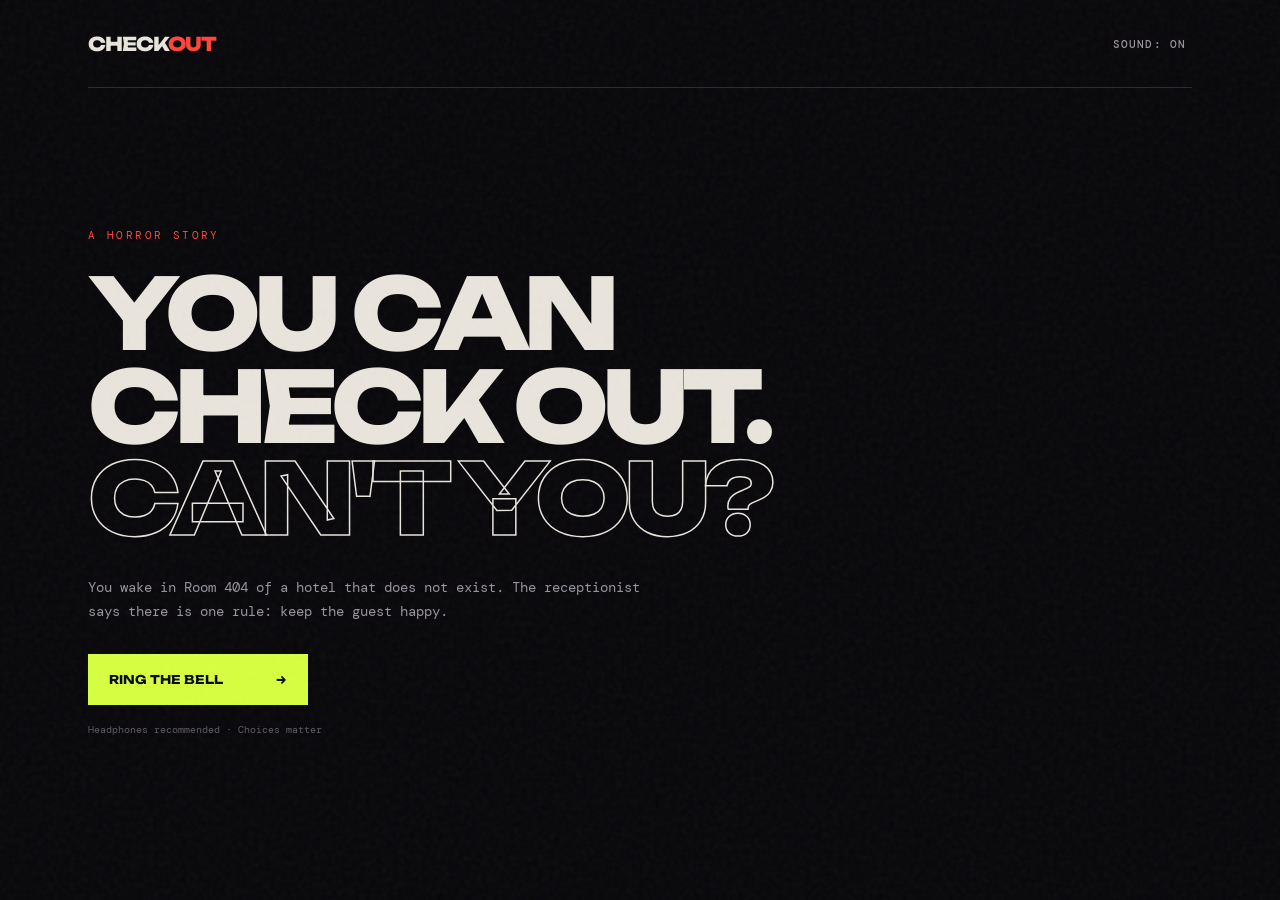
==== game/index.html @ adf2711b "Hide game duration and total ending count" ====
<!doctype html>
<html lang="en">
<head>
  <meta charset="UTF-8">
  <meta name="viewport" content="width=device-width, initial-scale=1.0">
  <meta name="theme-color" content="#0a090d">
  <title>CHECK OUT — A Horror Story</title>
  <link rel="preconnect" href="https://fonts.googleapis.com">
  <link rel="preconnect" href="https://fonts.gstatic.com" crossorigin>
  <link href="https://fonts.googleapis.com/css2?family=DM+Mono:wght@400;500&family=Unbounded:wght@500;700;800&display=swap" rel="stylesheet">
  <link rel="stylesheet" href="style.css">
</head>
<body>
  <div class="noise"></div>
  <main class="game-shell">
    <header>
      <a class="brand" href="./">CHECK<span>OUT</span></a>
      <div class="header-actions">
        <button id="soundBtn" class="icon-btn" aria-label="Toggle sound">SOUND: ON</button>
        <button id="restartBtn" class="icon-btn hidden" aria-label="Restart game">RESTART</button>
      </div>
    </header>

    <section id="startScreen" class="screen start-screen active">
      <div class="eyebrow">A HORROR STORY</div>
      <h1>YOU CAN<br>CHECK OUT.<br><em>CAN'T YOU?</em></h1>
      <p class="intro">You wake in Room 404 of a hotel that does not exist. The receptionist says there is one rule: keep the guest happy.</p>
      <button id="startBtn" class="primary-btn">RING THE BELL <span>→</span></button>
      <p class="tiny">Headphones recommended · Choices matter</p>
    </section>

    <section id="gameScreen" class="screen game-screen">
      <div class="story-panel">
        <div class="scene-meta"><span id="chapter">01 / ROOM 404</span><span id="time">03:33 AM</span></div>
        <div id="sceneIcon" class="scene-icon">◉</div>
        <h2 id="sceneTitle">The Wake-Up Call</h2>
        <div id="storyText" class="story-text"></div>
        <div id="choices" class="choices"></div>
      </div>

      <aside class="demon-panel">
        <div class="demon-card">
          <div class="demon-label">YOUR ROOMMATE</div>
          <div id="demonFace" class="demon-face" aria-label="A watching demon">
            <div class="horn left"></div><div class="horn right"></div>
            <div class="eye left"></div><div class="eye right"></div>
            <div class="mouth"></div>
          </div>
          <div class="mood-row"><span id="moodName">AMUSED</span><span id="moodValue">50%</span></div>
          <div class="meter"><div id="moodBar" class="meter-fill"></div></div>
          <p id="demonQuote" class="demon-quote">“Let's see what kind of guest you are.”</p>
        </div>
        <div class="inventory">
          <div class="side-title">POCKETS</div>
          <div id="items" class="items"><span class="empty">Nothing. Not even a phone.</span></div>
        </div>
        <div class="progress-wrap"><span>WAY OUT?</span><span id="progressText">0%</span><div class="progress"><div id="progressBar"></div></div></div>
      </aside>
    </section>

    <section id="endScreen" class="screen end-screen">
      <div id="endStamp" class="end-stamp">ENDING 1</div>
      <div id="endIcon" class="end-icon">☠</div>
      <h2 id="endTitle">DO NOT DISTURB</h2>
      <p id="endText"></p>
      <div id="endStats" class="end-stats"></div>
      <button id="againBtn" class="primary-btn">CHECK IN AGAIN <span>↻</span></button>
      <p class="tiny">Some exits only open when the demon is angry. Some when it is happy.</p>
    </section>
  </main>
  <div id="flash" class="flash"></div>
  <script src="game.js"></script>
</body>
</html>
---- game/style.css ----
:root{--ink:#e9e5dd;--dim:#98939c;--red:#ff453a;--acid:#d7ff3f;--panel:#111015;--line:#2b2931;--mood:#d7ff3f}*{box-sizing:border-box}html,body{margin:0;min-height:100%;background:#08070a;color:var(--ink);font-family:'DM Mono',monospace}body{overflow-x:hidden}.noise{position:fixed;inset:0;pointer-events:none;opacity:.055;z-index:20;background-image:url("data:image/svg+xml,%3Csvg viewBox='0 0 180 180' xmlns='http://www.w3.org/2000/svg'%3E%3Cfilter id='n'%3E%3CfeTurbulence type='fractalNoise' baseFrequency='.9' numOctaves='4' stitchTiles='stitch'/%3E%3C/filter%3E%3Crect width='100%25' height='100%25' filter='url(%23n)' opacity='.8'/%3E%3C/svg%3E")}.game-shell{width:min(1180px,100%);min-height:100vh;margin:auto;padding:0 38px}header{height:88px;display:flex;align-items:center;justify-content:space-between;border-bottom:1px solid var(--line)}.brand{font-family:Unbounded,sans-serif;font-weight:800;color:var(--ink);text-decoration:none;font-size:19px;letter-spacing:-1px}.brand span{color:var(--red)}.header-actions{display:flex;gap:22px}.icon-btn{background:none;border:0;color:var(--dim);font:500 11px 'DM Mono';letter-spacing:.1em;cursor:pointer}.icon-btn:hover{color:var(--ink)}.hidden{display:none!important}.screen{display:none}.screen.active{display:flex}.start-screen{min-height:calc(100vh - 88px);flex-direction:column;justify-content:center;align-items:flex-start;padding:56px 0 70px;position:relative}.start-screen:after{content:'404';position:absolute;right:-10px;top:50%;transform:translateY(-53%);font:800 clamp(150px,25vw,330px)/1 Unbounded;color:#0d0c10;z-index:-1;-webkit-text-stroke:1px #17151c}.eyebrow,.end-stamp{color:var(--red);font-size:11px;letter-spacing:.22em;margin-bottom:25px}.start-screen h1{font:800 clamp(48px,7.7vw,102px)/.94 Unbounded;margin:0;letter-spacing:-.07em}.start-screen h1 em{font-style:normal;color:transparent;-webkit-text-stroke:1.5px var(--ink)}.intro{max-width:560px;color:var(--dim);font-size:14px;line-height:1.75;margin:30px 0}.primary-btn{border:0;background:var(--acid);color:#0a0a08;font:700 12px Unbounded;padding:18px 21px;min-width:220px;display:flex;justify-content:space-between;cursor:pointer;box-shadow:0 0 0 var(--acid);transition:.2s}.primary-btn:hover{transform:translate(-3px,-3px);box-shadow:6px 6px 0 #535f1f}.tiny{color:#5f5b64;font-size:10px;margin-top:18px}.game-screen{padding:46px 0 70px;gap:55px;align-items:flex-start}.story-panel{flex:1;min-width:0}.scene-meta{display:flex;justify-content:space-between;color:var(--red);font-size:10px;letter-spacing:.16em;border-bottom:1px solid var(--line);padding-bottom:14px}.scene-icon{font-size:35px;color:var(--acid);margin:42px 0 18px;text-shadow:0 0 20px currentColor}.story-panel h2,.end-screen h2{font:700 clamp(28px,4vw,49px)/1.08 Unbounded;letter-spacing:-.045em;margin:0 0 26px}.story-text{font-size:14px;line-height:1.8;color:#b9b4bc;min-height:118px}.story-text p{margin:0 0 12px}.story-text strong{color:var(--ink);font-weight:500}.choices{display:grid;gap:10px;margin-top:30px}.choice{width:100%;display:flex;align-items:center;text-align:left;gap:15px;padding:16px 18px;color:var(--ink);background:#0d0c10;border:1px solid var(--line);font:12px/1.4 'DM Mono';cursor:pointer;transition:.15s}.choice b{color:var(--red);font-weight:500}.choice:hover{border-color:var(--acid);background:#12140e;transform:translateX(4px)}.choice:disabled{opacity:.5}.demon-panel{width:305px;flex-shrink:0;position:sticky;top:28px}.demon-card{background:var(--panel);border:1px solid var(--line);padding:19px}.demon-label,.side-title{font-size:9px;letter-spacing:.2em;color:#69656e}.demon-face{height:185px;position:relative;margin:8px 0 5px;transition:.4s;filter:drop-shadow(0 0 16px color-mix(in srgb,var(--mood) 25%,transparent))}.demon-face:before{content:'';position:absolute;left:50%;top:41px;transform:translateX(-50%);width:125px;height:128px;background:#09080b;border:1px solid #3e3944;border-radius:47% 47% 40% 40%;box-shadow:inset 0 -25px 35px #160b10}.horn{position:absolute;width:35px;height:67px;border:2px solid #4a454f;border-bottom:0;top:18px;z-index:-1}.horn.left{left:58px;border-radius:70% 0 0;transform:rotate(-25deg)}.horn.right{right:58px;border-radius:0 70% 0 0;transform:rotate(25deg)}.eye{position:absolute;top:92px;width:27px;height:8px;background:var(--mood);z-index:2;box-shadow:0 0 13px var(--mood);transition:.4s}.eye.left{left:83px;transform:rotate(8deg)}.eye.right{right:83px;transform:rotate(-8deg)}.mouth{position:absolute;z-index:2;left:50%;top:130px;transform:translateX(-50%);width:43px;height:13px;border-bottom:2px solid var(--mood);border-radius:50%;transition:.4s}.mood-row{display:flex;justify-content:space-between;font-size:10px;color:var(--mood)}.meter{height:4px;background:#29262e;margin:9px 0 17px}.meter-fill{width:50%;height:100%;background:var(--mood);box-shadow:0 0 8px var(--mood);transition:.5s}.demon-quote{font-size:10px;color:#85808a;line-height:1.55;min-height:44px;margin:0}.inventory{padding:18px 3px;border-bottom:1px solid var(--line)}.items{display:flex;flex-wrap:wrap;gap:7px;margin-top:12px}.item{font-size:9px;color:#aba6af;border:1px solid #39363e;padding:6px 8px}.empty{font-size:9px;color:#58545c}.progress-wrap{font-size:9px;color:#69656e;padding-top:18px;display:grid;grid-template-columns:1fr auto;gap:8px}.progress{grid-column:1/-1;height:2px;background:#25232a}.progress div{height:100%;width:0;background:var(--red);transition:.5s}.end-screen{min-height:calc(100vh - 88px);padding:55px 0 70px;flex-direction:column;align-items:center;justify-content:center;text-align:center}.end-icon{font-size:60px;color:var(--red);margin:3px 0 18px}.end-screen h2{max-width:850px}.end-screen>p:not(.tiny){max-width:610px;color:#aaa5ae;font-size:14px;line-height:1.75;margin:0 0 25px}.end-stats{display:flex;gap:1px;margin:0 0 30px;background:var(--line)}.stat{min-width:130px;background:#0d0c10;padding:13px}.stat b{display:block;color:var(--acid);font:700 16px Unbounded;margin-bottom:6px}.stat span{font-size:8px;letter-spacing:.12em;color:#76717b}.end-screen .primary-btn{margin:auto}.flash{position:fixed;inset:0;background:#fff;opacity:0;pointer-events:none;z-index:100}.flash.go{animation:flash .35s}@keyframes flash{0%{opacity:0}20%{opacity:.65}100%{opacity:0}}@media(max-width:780px){.game-shell{padding:0 20px}header{height:70px}.start-screen,.end-screen{min-height:calc(100vh - 70px)}.start-screen h1{font-size:clamp(42px,13vw,70px)}.game-screen{flex-direction:column;padding-top:28px;gap:28px}.demon-panel{width:100%;position:static;display:grid;grid-template-columns:1fr 1fr;gap:10px}.demon-card{grid-column:1/-1;display:grid;grid-template-columns:125px 1fr;column-gap:18px}.demon-label{grid-column:1/-1}.demon-face{height:130px;grid-row:2/6}.demon-face:before{width:90px;height:96px;top:24px}.horn{top:10px;height:50px}.horn.left{left:8px}.horn.right{right:8px}.eye{top:62px;width:19px}.eye.left{left:38px}.eye.right{right:38px}.mouth{top:92px}.mood-row{align-self:end}.inventory{padding:15px;border:1px solid var(--line)}.progress-wrap{padding:15px;border:1px solid var(--line)}.scene-icon{margin-top:27px}.end-stats{flex-wrap:wrap;justify-content:center}.stat{min-width:105px}}
@keyframes shake{0%,100%{transform:translateX(0)}25%{transform:translateX(-5px)}75%{transform:translateX(5px)}}.shake{animation:shake .25s 2}
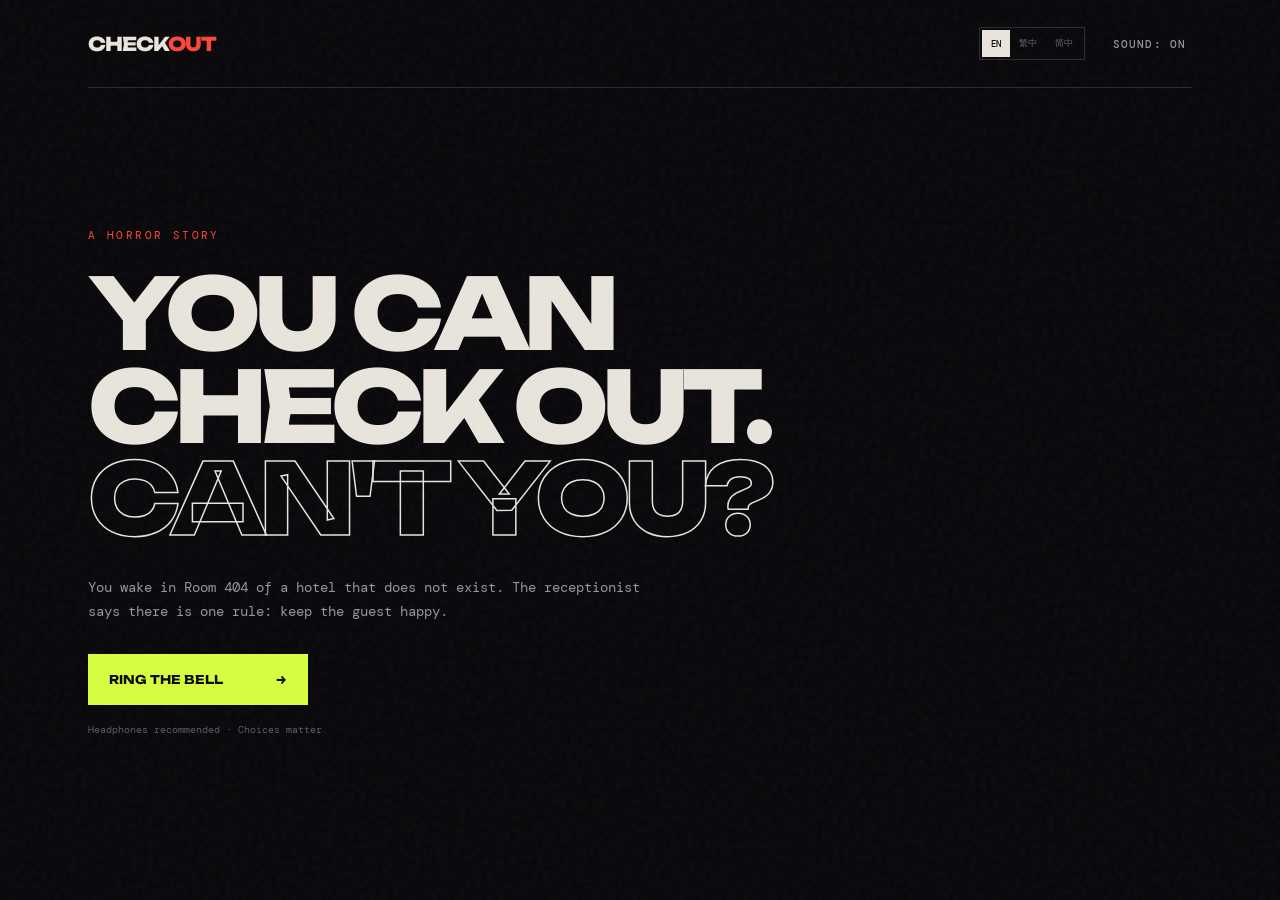
==== commit cf652fd3: "Add English Traditional Chinese and Simplified Chinese languages" ====
--- a/game/index.html
+++ b/game/index.html
@@ -16,6 +16,11 @@
     <header>
       <a class="brand" href="./">CHECK<span>OUT</span></a>
       <div class="header-actions">
+        <div class="lang-switch" aria-label="Language">
+          <button class="lang-btn active" data-lang="en">EN</button>
+          <button class="lang-btn" data-lang="zh-Hant">繁中</button>
+          <button class="lang-btn" data-lang="zh-Hans">简中</button>
+        </div>
         <button id="soundBtn" class="icon-btn" aria-label="Toggle sound">SOUND: ON</button>
         <button id="restartBtn" class="icon-btn hidden" aria-label="Restart game">RESTART</button>
       </div>
@@ -58,6 +63,14 @@
       </aside>
     </section>
 
+    <section id="resultScreen" class="screen result-screen">
+      <div id="resultIcon" class="result-icon">☠</div>
+      <div class="result-label">YOUR STATUS</div>
+      <h2 id="resultStatus">DIED!</h2>
+      <p id="resultHint">The hotel has made its decision.</p>
+      <button id="viewEndingBtn" class="primary-btn">VIEW ENDING <span>→</span></button>
+    </section>
+
     <section id="endScreen" class="screen end-screen">
       <div id="endStamp" class="end-stamp">ENDING 1</div>
       <div id="endIcon" class="end-icon">☠</div>
@@ -69,6 +82,7 @@
     </section>
   </main>
   <div id="flash" class="flash"></div>
+  <script src="i18n.js"></script>
   <script src="game.js"></script>
 </body>
 </html>
--- a/game/style.css
+++ b/game/style.css
@@ -1,2 +1,4 @@
 :root{--ink:#e9e5dd;--dim:#98939c;--red:#ff453a;--acid:#d7ff3f;--panel:#111015;--line:#2b2931;--mood:#d7ff3f}*{box-sizing:border-box}html,body{margin:0;min-height:100%;background:#08070a;color:var(--ink);font-family:'DM Mono',monospace}body{overflow-x:hidden}.noise{position:fixed;inset:0;pointer-events:none;opacity:.055;z-index:20;background-image:url("data:image/svg+xml,%3Csvg viewBox='0 0 180 180' xmlns='http://www.w3.org/2000/svg'%3E%3Cfilter id='n'%3E%3CfeTurbulence type='fractalNoise' baseFrequency='.9' numOctaves='4' stitchTiles='stitch'/%3E%3C/filter%3E%3Crect width='100%25' height='100%25' filter='url(%23n)' opacity='.8'/%3E%3C/svg%3E")}.game-shell{width:min(1180px,100%);min-height:100vh;margin:auto;padding:0 38px}header{height:88px;display:flex;align-items:center;justify-content:space-between;border-bottom:1px solid var(--line)}.brand{font-family:Unbounded,sans-serif;font-weight:800;color:var(--ink);text-decoration:none;font-size:19px;letter-spacing:-1px}.brand span{color:var(--red)}.header-actions{display:flex;gap:22px}.icon-btn{background:none;border:0;color:var(--dim);font:500 11px 'DM Mono';letter-spacing:.1em;cursor:pointer}.icon-btn:hover{color:var(--ink)}.hidden{display:none!important}.screen{display:none}.screen.active{display:flex}.start-screen{min-height:calc(100vh - 88px);flex-direction:column;justify-content:center;align-items:flex-start;padding:56px 0 70px;position:relative}.start-screen:after{content:'404';position:absolute;right:-10px;top:50%;transform:translateY(-53%);font:800 clamp(150px,25vw,330px)/1 Unbounded;color:#0d0c10;z-index:-1;-webkit-text-stroke:1px #17151c}.eyebrow,.end-stamp{color:var(--red);font-size:11px;letter-spacing:.22em;margin-bottom:25px}.start-screen h1{font:800 clamp(48px,7.7vw,102px)/.94 Unbounded;margin:0;letter-spacing:-.07em}.start-screen h1 em{font-style:normal;color:transparent;-webkit-text-stroke:1.5px var(--ink)}.intro{max-width:560px;color:var(--dim);font-size:14px;line-height:1.75;margin:30px 0}.primary-btn{border:0;background:var(--acid);color:#0a0a08;font:700 12px Unbounded;padding:18px 21px;min-width:220px;display:flex;justify-content:space-between;cursor:pointer;box-shadow:0 0 0 var(--acid);transition:.2s}.primary-btn:hover{transform:translate(-3px,-3px);box-shadow:6px 6px 0 #535f1f}.tiny{color:#5f5b64;font-size:10px;margin-top:18px}.game-screen{padding:46px 0 70px;gap:55px;align-items:flex-start}.story-panel{flex:1;min-width:0}.scene-meta{display:flex;justify-content:space-between;color:var(--red);font-size:10px;letter-spacing:.16em;border-bottom:1px solid var(--line);padding-bottom:14px}.scene-icon{font-size:35px;color:var(--acid);margin:42px 0 18px;text-shadow:0 0 20px currentColor}.story-panel h2,.end-screen h2{font:700 clamp(28px,4vw,49px)/1.08 Unbounded;letter-spacing:-.045em;margin:0 0 26px}.story-text{font-size:14px;line-height:1.8;color:#b9b4bc;min-height:118px}.story-text p{margin:0 0 12px}.story-text strong{color:var(--ink);font-weight:500}.choices{display:grid;gap:10px;margin-top:30px}.choice{width:100%;display:flex;align-items:center;text-align:left;gap:15px;padding:16px 18px;color:var(--ink);background:#0d0c10;border:1px solid var(--line);font:12px/1.4 'DM Mono';cursor:pointer;transition:.15s}.choice b{color:var(--red);font-weight:500}.choice:hover{border-color:var(--acid);background:#12140e;transform:translateX(4px)}.choice:disabled{opacity:.5}.demon-panel{width:305px;flex-shrink:0;position:sticky;top:28px}.demon-card{background:var(--panel);border:1px solid var(--line);padding:19px}.demon-label,.side-title{font-size:9px;letter-spacing:.2em;color:#69656e}.demon-face{height:185px;position:relative;margin:8px 0 5px;transition:.4s;filter:drop-shadow(0 0 16px color-mix(in srgb,var(--mood) 25%,transparent))}.demon-face:before{content:'';position:absolute;left:50%;top:41px;transform:translateX(-50%);width:125px;height:128px;background:#09080b;border:1px solid #3e3944;border-radius:47% 47% 40% 40%;box-shadow:inset 0 -25px 35px #160b10}.horn{position:absolute;width:35px;height:67px;border:2px solid #4a454f;border-bottom:0;top:18px;z-index:-1}.horn.left{left:58px;border-radius:70% 0 0;transform:rotate(-25deg)}.horn.right{right:58px;border-radius:0 70% 0 0;transform:rotate(25deg)}.eye{position:absolute;top:92px;width:27px;height:8px;background:var(--mood);z-index:2;box-shadow:0 0 13px var(--mood);transition:.4s}.eye.left{left:83px;transform:rotate(8deg)}.eye.right{right:83px;transform:rotate(-8deg)}.mouth{position:absolute;z-index:2;left:50%;top:130px;transform:translateX(-50%);width:43px;height:13px;border-bottom:2px solid var(--mood);border-radius:50%;transition:.4s}.mood-row{display:flex;justify-content:space-between;font-size:10px;color:var(--mood)}.meter{height:4px;background:#29262e;margin:9px 0 17px}.meter-fill{width:50%;height:100%;background:var(--mood);box-shadow:0 0 8px var(--mood);transition:.5s}.demon-quote{font-size:10px;color:#85808a;line-height:1.55;min-height:44px;margin:0}.inventory{padding:18px 3px;border-bottom:1px solid var(--line)}.items{display:flex;flex-wrap:wrap;gap:7px;margin-top:12px}.item{font-size:9px;color:#aba6af;border:1px solid #39363e;padding:6px 8px}.empty{font-size:9px;color:#58545c}.progress-wrap{font-size:9px;color:#69656e;padding-top:18px;display:grid;grid-template-columns:1fr auto;gap:8px}.progress{grid-column:1/-1;height:2px;background:#25232a}.progress div{height:100%;width:0;background:var(--red);transition:.5s}.end-screen{min-height:calc(100vh - 88px);padding:55px 0 70px;flex-direction:column;align-items:center;justify-content:center;text-align:center}.end-icon{font-size:60px;color:var(--red);margin:3px 0 18px}.end-screen h2{max-width:850px}.end-screen>p:not(.tiny){max-width:610px;color:#aaa5ae;font-size:14px;line-height:1.75;margin:0 0 25px}.end-stats{display:flex;gap:1px;margin:0 0 30px;background:var(--line)}.stat{min-width:130px;background:#0d0c10;padding:13px}.stat b{display:block;color:var(--acid);font:700 16px Unbounded;margin-bottom:6px}.stat span{font-size:8px;letter-spacing:.12em;color:#76717b}.end-screen .primary-btn{margin:auto}.flash{position:fixed;inset:0;background:#fff;opacity:0;pointer-events:none;z-index:100}.flash.go{animation:flash .35s}@keyframes flash{0%{opacity:0}20%{opacity:.65}100%{opacity:0}}@media(max-width:780px){.game-shell{padding:0 20px}header{height:70px}.start-screen,.end-screen{min-height:calc(100vh - 70px)}.start-screen h1{font-size:clamp(42px,13vw,70px)}.game-screen{flex-direction:column;padding-top:28px;gap:28px}.demon-panel{width:100%;position:static;display:grid;grid-template-columns:1fr 1fr;gap:10px}.demon-card{grid-column:1/-1;display:grid;grid-template-columns:125px 1fr;column-gap:18px}.demon-label{grid-column:1/-1}.demon-face{height:130px;grid-row:2/6}.demon-face:before{width:90px;height:96px;top:24px}.horn{top:10px;height:50px}.horn.left{left:8px}.horn.right{right:8px}.eye{top:62px;width:19px}.eye.left{left:38px}.eye.right{right:38px}.mouth{top:92px}.mood-row{align-self:end}.inventory{padding:15px;border:1px solid var(--line)}.progress-wrap{padding:15px;border:1px solid var(--line)}.scene-icon{margin-top:27px}.end-stats{flex-wrap:wrap;justify-content:center}.stat{min-width:105px}}
+.result-screen{min-height:calc(100vh - 88px);padding:55px 0 70px;flex-direction:column;align-items:center;justify-content:center;text-align:center}.result-icon{font-size:72px;color:var(--red);margin-bottom:20px;text-shadow:0 0 28px currentColor}.result-label{font-size:10px;letter-spacing:.25em;color:var(--dim);margin-bottom:18px}.result-screen h2{font:800 clamp(54px,9vw,112px)/.95 Unbounded;letter-spacing:-.07em;margin:0;color:var(--red)}.result-screen p{color:#88838d;font-size:13px;margin:25px 0 32px}.result-screen .primary-btn{margin:auto}.result-screen.escaped .result-icon,.result-screen.escaped h2{color:#75ffba}.result-screen.trapped .result-icon,.result-screen.trapped h2{color:#ffd45a}.result-screen.changed .result-icon,.result-screen.changed h2{color:#c58cff}@media(max-width:780px){.result-screen{min-height:calc(100vh - 70px)}}
+.lang-switch{display:flex;border:1px solid var(--line);padding:2px}.lang-btn{border:0;background:transparent;color:#69656e;font:500 9px 'DM Mono';padding:7px 9px;cursor:pointer}.lang-btn:hover{color:var(--ink)}.lang-btn.active{background:var(--ink);color:#0a090d}.header-actions{align-items:center}@media(max-width:600px){header{height:auto;min-height:70px;padding:12px 0;align-items:flex-start}.header-actions{gap:8px;flex-wrap:wrap;justify-content:flex-end}.lang-switch{order:2;width:100%}.lang-btn{flex:1;padding:6px}.icon-btn{padding-top:8px}.brand{padding-top:7px}}
 @keyframes shake{0%,100%{transform:translateX(0)}25%{transform:translateX(-5px)}75%{transform:translateX(5px)}}.shake{animation:shake .25s 2}
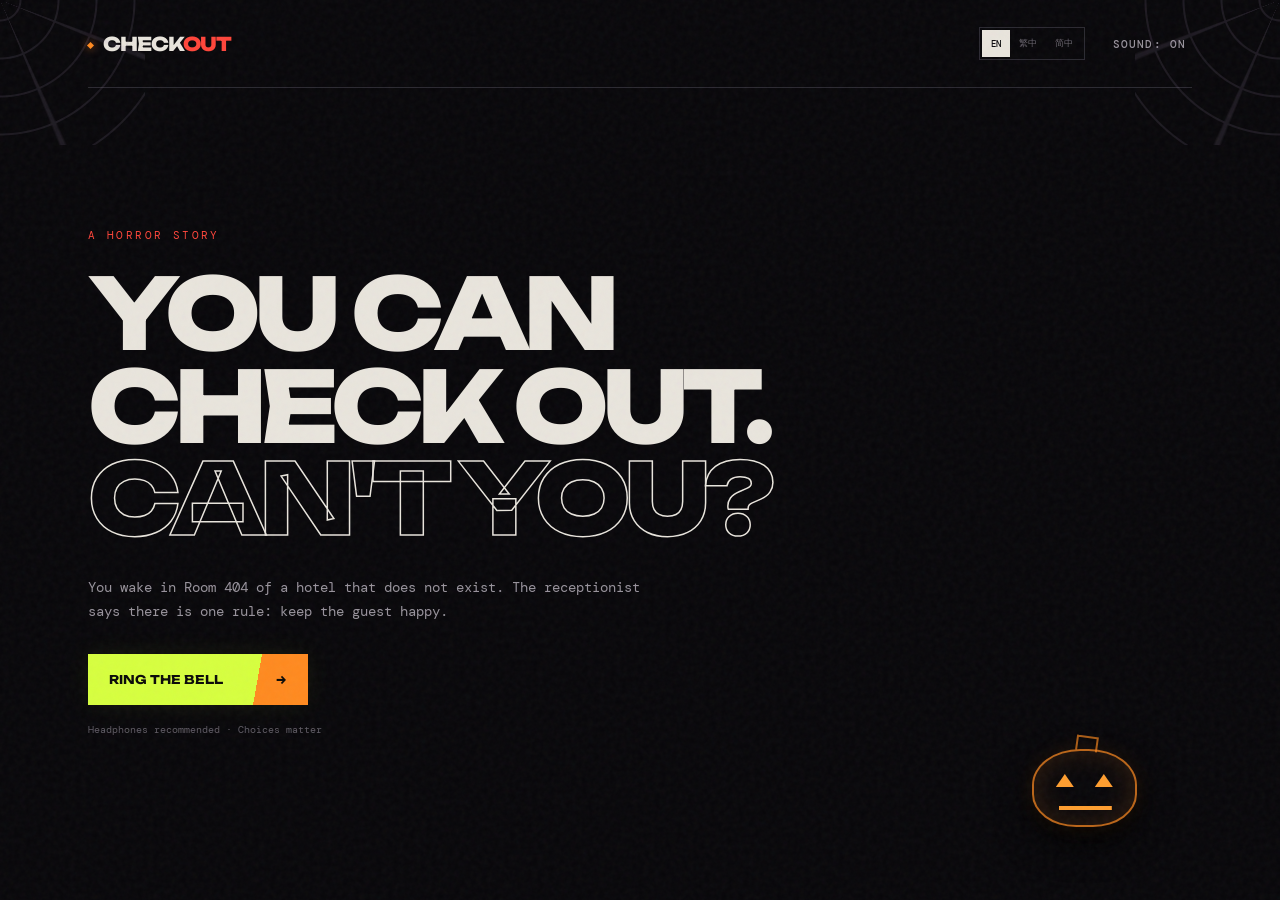
==== commit 1613a489: "Add Halloween styling, expressive demon, and outcome sounds" ====
--- a/game/index.html
+++ b/game/index.html
@@ -12,6 +12,11 @@
 </head>
 <body>
   <div class="noise"></div>
+  <div class="halloween-sky" aria-hidden="true">
+    <span class="moon"></span><span class="bat bat-one"></span><span class="bat bat-two"></span><span class="bat bat-three"></span>
+  </div>
+  <div class="cobweb web-left" aria-hidden="true"></div><div class="cobweb web-right" aria-hidden="true"></div>
+  <div class="dead-branch branch-left" aria-hidden="true"></div><div class="dead-branch branch-right" aria-hidden="true"></div>
   <main class="game-shell">
     <header>
       <a class="brand" href="./">CHECK<span>OUT</span></a>
@@ -27,6 +32,7 @@
     </header>
 
     <section id="startScreen" class="screen start-screen active">
+      <div class="jack-lantern" aria-hidden="true"><i class="pumpkin-eye left"></i><i class="pumpkin-eye right"></i><i class="pumpkin-mouth"></i></div>
       <div class="eyebrow">A HORROR STORY</div>
       <h1>YOU CAN<br>CHECK OUT.<br><em>CAN'T YOU?</em></h1>
       <p class="intro">You wake in Room 404 of a hotel that does not exist. The receptionist says there is one rule: keep the guest happy.</p>
@@ -64,6 +70,7 @@
     </section>
 
     <section id="resultScreen" class="screen result-screen">
+      <div class="result-ornament" aria-hidden="true"><i></i><span></span><i></i></div>
       <div id="resultIcon" class="result-icon">☠</div>
       <div class="result-label">YOUR STATUS</div>
       <h2 id="resultStatus">DIED!</h2>
@@ -72,6 +79,7 @@
     </section>
 
     <section id="endScreen" class="screen end-screen">
+      <div class="result-ornament end-ornament" aria-hidden="true"><i></i><span></span><i></i></div>
       <div id="endStamp" class="end-stamp">ENDING 1</div>
       <div id="endIcon" class="end-icon">☠</div>
       <h2 id="endTitle">DO NOT DISTURB</h2>
--- a/game/style.css
+++ b/game/style.css
@@ -2,3 +2,9 @@
 .result-screen{min-height:calc(100vh - 88px);padding:55px 0 70px;flex-direction:column;align-items:center;justify-content:center;text-align:center}.result-icon{font-size:72px;color:var(--red);margin-bottom:20px;text-shadow:0 0 28px currentColor}.result-label{font-size:10px;letter-spacing:.25em;color:var(--dim);margin-bottom:18px}.result-screen h2{font:800 clamp(54px,9vw,112px)/.95 Unbounded;letter-spacing:-.07em;margin:0;color:var(--red)}.result-screen p{color:#88838d;font-size:13px;margin:25px 0 32px}.result-screen .primary-btn{margin:auto}.result-screen.escaped .result-icon,.result-screen.escaped h2{color:#75ffba}.result-screen.trapped .result-icon,.result-screen.trapped h2{color:#ffd45a}.result-screen.changed .result-icon,.result-screen.changed h2{color:#c58cff}@media(max-width:780px){.result-screen{min-height:calc(100vh - 70px)}}
 .lang-switch{display:flex;border:1px solid var(--line);padding:2px}.lang-btn{border:0;background:transparent;color:#69656e;font:500 9px 'DM Mono';padding:7px 9px;cursor:pointer}.lang-btn:hover{color:var(--ink)}.lang-btn.active{background:var(--ink);color:#0a090d}.header-actions{align-items:center}@media(max-width:600px){header{height:auto;min-height:70px;padding:12px 0;align-items:flex-start}.header-actions{gap:8px;flex-wrap:wrap;justify-content:flex-end}.lang-switch{order:2;width:100%}.lang-btn{flex:1;padding:6px}.icon-btn{padding-top:8px}.brand{padding-top:7px}}
 @keyframes shake{0%,100%{transform:translateX(0)}25%{transform:translateX(-5px)}75%{transform:translateX(5px)}}.shake{animation:shake .25s 2}
+
+/* Bright orange accent and mood-reactive demon */
+:root{--halloween:#ff8a1f}.moon{background:var(--halloween)!important;opacity:.14!important;box-shadow:0 0 62px rgba(255,138,31,.38)!important}.bat,.bat:before,.bat:after{background:#ff8a1f!important}.bat{opacity:.22!important}.jack-lantern{border-color:rgba(255,138,31,.72)!important;box-shadow:inset 0 0 30px rgba(255,138,31,.16),0 0 20px rgba(255,138,31,.1),0 15px 35px #000!important}.jack-lantern:before{border-color:rgba(255,138,31,.65)!important}.pumpkin-eye{background:#ff9e2f!important;filter:drop-shadow(0 0 8px #ff7b00)!important}.pumpkin-mouth{border-color:#ff9e2f!important}.brand:before,.choice:after{background:var(--halloween)!important;box-shadow:0 0 10px rgba(255,138,31,.5)}.primary-btn{background:linear-gradient(100deg,#d7ff3f 0 76%,#ff8a1f 76%)!important}.demon-card:after,.result-ornament span{border-color:var(--halloween)!important;box-shadow:0 0 10px rgba(255,138,31,.45)}.result-ornament i{background:linear-gradient(90deg,transparent,var(--halloween))!important}.scene-icon{filter:drop-shadow(0 0 12px rgba(255,138,31,.35))}.demon-face .eye,.demon-face .mouth{transition:.35s}.demon-face.happy .eye.left{transform:rotate(13deg)}.demon-face.happy .eye.right{transform:rotate(-13deg)}.demon-face.happy .mouth{top:126px;width:55px;height:29px;border:2px solid var(--mood);border-top:0;border-radius:0 0 55% 55%;box-shadow:0 8px 9px -8px var(--mood)}.demon-face.happy .mouth:before,.demon-face.happy .mouth:after{content:'';position:absolute;top:1px;width:0;height:0;border-left:5px solid transparent;border-right:5px solid transparent;border-top:9px solid var(--mood)}.demon-face.happy .mouth:before{left:8px}.demon-face.happy .mouth:after{right:8px}.demon-face.annoyed .eye.left{transform:rotate(-12deg)}.demon-face.annoyed .eye.right{transform:rotate(12deg)}.demon-face.annoyed .mouth{top:139px;width:38px;height:9px;border-bottom:0;border-top:2px solid var(--mood);border-radius:45%}.demon-face.furious{animation:demonRage .16s 3}.demon-face.furious .eye{height:11px;width:32px;top:87px;background:#ff612e;box-shadow:0 0 18px #ff3d18}.demon-face.furious .eye.left{left:78px;transform:rotate(-24deg)}.demon-face.furious .eye.right{right:78px;transform:rotate(24deg)}.demon-face.furious .mouth{top:126px;width:57px;height:28px;border:2px solid #ff612e;border-bottom-width:5px;border-radius:45% 45% 18% 18%;background:repeating-linear-gradient(90deg,transparent 0 8px,#ff612e 9px 10px)}.demon-face.furious:before{border-color:#70281d;box-shadow:inset 0 -25px 35px #290708,0 0 25px rgba(255,55,25,.14)}@keyframes demonRage{0%,100%{translate:0}50%{translate:2px -1px}}@media(max-width:780px){.demon-face.happy .mouth,.demon-face.furious .mouth{top:91px}.demon-face.annoyed .mouth{top:100px}.demon-face.furious .eye{top:59px;width:23px}.demon-face.furious .eye.left{left:35px}.demon-face.furious .eye.right{right:35px}}
+
+/* Dark Halloween layer — CSS silhouettes, no emoji */
+body:before{content:'';position:fixed;inset:0;z-index:-3;background:radial-gradient(circle at 81% 17%,rgba(208,94,31,.08),transparent 23%),radial-gradient(circle at 10% 85%,rgba(90,48,124,.08),transparent 29%),linear-gradient(180deg,#09070c,#08070a 58%,#0d080d)}.halloween-sky{position:fixed;inset:0;pointer-events:none;z-index:-1;overflow:hidden}.moon{position:absolute;right:6vw;top:115px;width:112px;height:112px;border-radius:50%;background:#c76f35;opacity:.1;box-shadow:0 0 55px rgba(222,108,40,.3)}.moon:after{content:'';position:absolute;width:105px;height:105px;left:-22px;top:-10px;border-radius:50%;background:#08070a}.bat{position:absolute;width:32px;height:11px;border-radius:50% 50% 0 0;background:#6e4a80;opacity:.26;animation:batFloat 8s ease-in-out infinite}.bat:before,.bat:after{content:'';position:absolute;width:22px;height:14px;background:#6e4a80;top:2px}.bat:before{right:20px;clip-path:polygon(100% 0,100% 100%,48% 55%,0 100%,15% 0)}.bat:after{left:20px;clip-path:polygon(0 0,0 100%,52% 55%,100% 100%,85% 0)}.bat-one{right:20%;top:21%}.bat-two{right:32%;top:35%;transform:scale(.66);animation-delay:-3s}.bat-three{left:7%;top:28%;transform:scale(.8);animation-delay:-5s}.cobweb{position:fixed;width:145px;height:145px;top:0;pointer-events:none;opacity:.13;z-index:4;background:repeating-radial-gradient(circle at 0 0,transparent 0 19px,#a995b8 20px 21px,transparent 22px 38px),repeating-conic-gradient(from 0deg at 0 0,transparent 0deg 20deg,#a995b8 21deg 22deg,transparent 23deg 45deg)}.web-left{left:0}.web-right{right:0;transform:scaleX(-1)}.dead-branch{position:fixed;bottom:9%;width:170px;height:3px;background:#2a202b;opacity:.45;z-index:-1;transform:rotate(-18deg)}.dead-branch:before,.dead-branch:after{content:'';position:absolute;width:90px;height:2px;background:#2a202b;right:22px;transform-origin:right}.dead-branch:before{transform:rotate(42deg)}.dead-branch:after{transform:rotate(-38deg)}.branch-left{left:-55px}.branch-right{right:-55px;transform:scaleX(-1) rotate(-18deg)}.jack-lantern{position:absolute;right:5%;bottom:9%;width:105px;height:78px;border:2px solid rgba(207,98,37,.42);border-radius:46% 46% 42% 42%;box-shadow:inset 0 0 25px rgba(195,71,22,.12),0 15px 35px #000;animation:pumpkinBob 5s ease-in-out infinite}.jack-lantern:before{content:'';position:absolute;width:18px;height:13px;border:2px solid rgba(207,98,37,.35);border-bottom:0;left:42px;top:-15px;transform:rotate(8deg)}.pumpkin-eye{position:absolute;top:23px;width:18px;height:13px;background:rgba(232,119,43,.5);clip-path:polygon(50% 0,100% 100%,0 100%);filter:drop-shadow(0 0 6px #d86828)}.pumpkin-eye.left{left:22px}.pumpkin-eye.right{right:22px}.pumpkin-mouth{position:absolute;left:25px;bottom:15px;width:53px;height:18px;border-bottom:4px solid rgba(232,119,43,.48);clip-path:polygon(0 0,18% 55%,34% 0,51% 55%,68% 0,85% 55%,100% 0,100% 100%,0 100%)}.brand:before{content:'';display:inline-block;width:5px;height:5px;background:#cf642a;transform:rotate(45deg);margin:0 10px 3px 0;box-shadow:0 0 9px #cf642a}.primary-btn{background:linear-gradient(100deg,#d7ff3f 0 76%,#ba5728 76%);box-shadow:0 0 26px rgba(215,255,63,.07)}.demon-card{position:relative;overflow:hidden;border-color:#392c42}.demon-card:after{content:'';position:absolute;right:12px;top:12px;width:11px;height:11px;border:1px solid rgba(201,91,35,.45);transform:rotate(45deg)}.choice{position:relative;overflow:hidden}.choice:after{content:'';position:absolute;right:17px;width:6px;height:6px;background:#b95727;opacity:0;transform:scale(.5) rotate(0);transition:.2s}.choice:hover:after{opacity:.7;transform:scale(1) rotate(45deg)}.scene-icon{filter:drop-shadow(0 0 10px rgba(186,87,40,.25))}.result-ornament{display:flex;align-items:center;gap:14px;margin-bottom:20px}.result-ornament i{display:block;width:54px;height:1px;background:linear-gradient(90deg,transparent,#a4512b)}.result-ornament i:last-child{transform:scaleX(-1)}.result-ornament span{display:block;width:9px;height:9px;border:1px solid #b75b30;transform:rotate(45deg);box-shadow:0 0 10px rgba(183,91,48,.35)}.result-screen:before,.end-screen:before{content:'';position:absolute;width:min(680px,85vw);height:min(680px,85vw);border:1px solid rgba(126,81,151,.1);border-radius:50%;box-shadow:0 0 90px rgba(92,47,121,.08),inset 0 0 70px rgba(176,76,28,.03);z-index:-1}.result-screen,.end-screen{position:relative}@keyframes batFloat{0%,100%{translate:0 0;rotate:4deg}50%{translate:-20px -12px;rotate:-7deg}}@keyframes pumpkinBob{0%,100%{transform:translateY(0)}50%{transform:translateY(-5px)}}@media(max-width:780px){.moon{width:76px;height:76px;top:140px}.moon:after{width:72px;height:72px}.jack-lantern{width:74px;height:56px;right:4%;bottom:3%}.jack-lantern:before{left:29px}.pumpkin-eye{top:16px;width:13px;height:10px}.pumpkin-eye.left{left:15px}.pumpkin-eye.right{right:15px}.pumpkin-mouth{left:17px;bottom:9px;width:38px;height:14px}.cobweb{width:85px;height:85px}.bat-three{display:none}.dead-branch{width:105px}.result-ornament i{width:38px}}@media(prefers-reduced-motion:reduce){.bat,.jack-lantern{animation:none}}
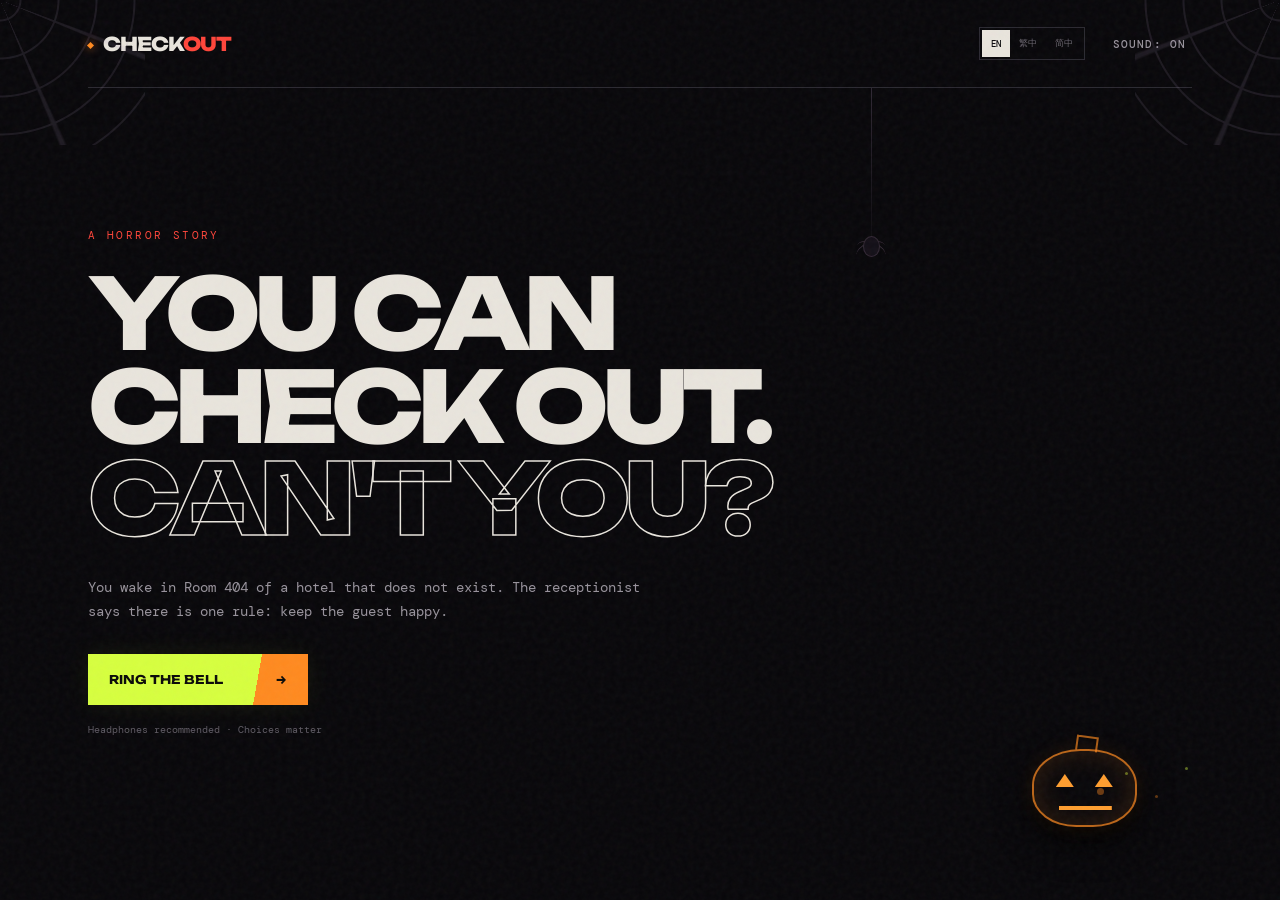
==== commit 68315240: "Expand Halloween homepage and restore full click volume" ====
--- a/game/index.html
+++ b/game/index.html
@@ -32,6 +32,10 @@
     </header>
 
     <section id="startScreen" class="screen start-screen active">
+      <div class="graveyard" aria-hidden="true"><i></i><i></i><i></i><i></i><i></i></div>
+      <div class="iron-fence" aria-hidden="true"></div>
+      <div class="hanging-spider" aria-hidden="true"><i></i></div>
+      <div class="ground-mist mist-one" aria-hidden="true"></div><div class="ground-mist mist-two" aria-hidden="true"></div>
       <div class="jack-lantern" aria-hidden="true"><i class="pumpkin-eye left"></i><i class="pumpkin-eye right"></i><i class="pumpkin-mouth"></i></div>
       <div class="eyebrow">A HORROR STORY</div>
       <h1>YOU CAN<br>CHECK OUT.<br><em>CAN'T YOU?</em></h1>
--- a/game/style.css
+++ b/game/style.css
@@ -2,6 +2,9 @@
 .result-screen{min-height:calc(100vh - 88px);padding:55px 0 70px;flex-direction:column;align-items:center;justify-content:center;text-align:center}.result-icon{font-size:72px;color:var(--red);margin-bottom:20px;text-shadow:0 0 28px currentColor}.result-label{font-size:10px;letter-spacing:.25em;color:var(--dim);margin-bottom:18px}.result-screen h2{font:800 clamp(54px,9vw,112px)/.95 Unbounded;letter-spacing:-.07em;margin:0;color:var(--red)}.result-screen p{color:#88838d;font-size:13px;margin:25px 0 32px}.result-screen .primary-btn{margin:auto}.result-screen.escaped .result-icon,.result-screen.escaped h2{color:#75ffba}.result-screen.trapped .result-icon,.result-screen.trapped h2{color:#ffd45a}.result-screen.changed .result-icon,.result-screen.changed h2{color:#c58cff}@media(max-width:780px){.result-screen{min-height:calc(100vh - 70px)}}
 .lang-switch{display:flex;border:1px solid var(--line);padding:2px}.lang-btn{border:0;background:transparent;color:#69656e;font:500 9px 'DM Mono';padding:7px 9px;cursor:pointer}.lang-btn:hover{color:var(--ink)}.lang-btn.active{background:var(--ink);color:#0a090d}.header-actions{align-items:center}@media(max-width:600px){header{height:auto;min-height:70px;padding:12px 0;align-items:flex-start}.header-actions{gap:8px;flex-wrap:wrap;justify-content:flex-end}.lang-switch{order:2;width:100%}.lang-btn{flex:1;padding:6px}.icon-btn{padding-top:8px}.brand{padding-top:7px}}
 @keyframes shake{0%,100%{transform:translateX(0)}25%{transform:translateX(-5px)}75%{transform:translateX(5px)}}.shake{animation:shake .25s 2}
+
+/* Homepage graveyard scene */
+.graveyard{position:absolute;right:0;bottom:0;width:43%;height:170px;z-index:-1;opacity:.42;border-bottom:18px solid #16121a;filter:drop-shadow(0 -5px 18px rgba(255,138,31,.04))}.graveyard:before{content:'';position:absolute;left:8%;right:0;bottom:12px;height:42px;background:#16121a;clip-path:polygon(0 80%,8% 55%,18% 75%,28% 35%,39% 69%,53% 48%,64% 72%,77% 38%,88% 66%,100% 45%,100% 100%,0 100%)}.graveyard i{position:absolute;bottom:25px;width:42px;height:65px;border:2px solid #33283a;border-bottom:0;border-radius:21px 21px 3px 3px;background:linear-gradient(180deg,#131016,#0d0b10)}.graveyard i:before{content:'';position:absolute;width:26px;height:2px;background:#ff8a1f;left:6px;top:26px;opacity:.22;box-shadow:0 7px 0 #ff8a1f}.graveyard i:nth-child(1){left:8%;transform:scale(.78) rotate(-4deg)}.graveyard i:nth-child(2){left:27%;height:86px;width:51px}.graveyard i:nth-child(3){left:48%;transform:scale(.65) rotate(5deg)}.graveyard i:nth-child(4){left:67%;height:74px;transform:rotate(-3deg)}.graveyard i:nth-child(5){right:3%;transform:scale(.72) rotate(7deg)}.iron-fence{position:absolute;right:-2%;bottom:17px;width:46%;height:95px;z-index:-2;opacity:.22;background:repeating-linear-gradient(90deg,transparent 0 24px,#8c718f 25px 27px,transparent 28px 52px),linear-gradient(transparent 47%,#8c718f 48% 51%,transparent 52% 72%,#8c718f 73% 76%,transparent 77%)}.iron-fence:before{content:'';position:absolute;inset:-9px 0 auto;height:12px;background:repeating-linear-gradient(90deg,transparent 0 21px,#8c718f 22px 30px,transparent 31px 52px);clip-path:polygon(0 100%,50% 0,100% 100%)}.hanging-spider{position:absolute;right:29%;top:0;width:1px;height:152px;background:linear-gradient(#63536b,rgba(99,83,107,.15));opacity:.42}.hanging-spider:after{content:'';position:absolute;bottom:-16px;left:-7px;width:15px;height:19px;border-radius:50%;background:#241b29;box-shadow:0 0 0 1px #6a526d}.hanging-spider i:before,.hanging-spider i:after{content:'';position:absolute;bottom:-19px;left:-15px;width:30px;height:16px;border-top:1px solid #795f7d;border-radius:50%;transform:rotate(20deg)}.hanging-spider i:after{transform:rotate(-20deg)}.ground-mist{position:absolute;right:-6%;bottom:20px;width:48%;height:90px;border-radius:50%;background:radial-gradient(ellipse,rgba(146,125,154,.1),transparent 67%);filter:blur(9px);animation:mistDrift 9s ease-in-out infinite;z-index:-1}.mist-two{right:18%;bottom:48px;width:34%;opacity:.6;animation-delay:-4s}.start-screen:before{content:'';position:absolute;right:8%;bottom:105px;width:7px;height:7px;border-radius:50%;background:#ff8a1f;box-shadow:26px -18px 0 -2px #d7ff3f,56px 5px 0 -2px #ff8a1f,86px -23px 0 -2px #d7ff3f;opacity:.4;animation:firefly 4s ease-in-out infinite}@keyframes mistDrift{0%,100%{translate:0 0;scale:1}50%{translate:-25px -3px;scale:1.08}}@keyframes firefly{0%,100%{opacity:.2;filter:blur(0)}50%{opacity:.65;filter:blur(1px)}}@media(max-width:780px){.graveyard{width:70%;height:125px;opacity:.3}.graveyard i{transform:scale(.62)!important;transform-origin:bottom}.iron-fence{width:72%;height:72px}.hanging-spider{right:18%;height:110px}.ground-mist{width:75%}.jack-lantern{z-index:1}}@media(prefers-reduced-motion:reduce){.ground-mist,.start-screen:before{animation:none}}
 
 /* Bright orange accent and mood-reactive demon */
 :root{--halloween:#ff8a1f}.moon{background:var(--halloween)!important;opacity:.14!important;box-shadow:0 0 62px rgba(255,138,31,.38)!important}.bat,.bat:before,.bat:after{background:#ff8a1f!important}.bat{opacity:.22!important}.jack-lantern{border-color:rgba(255,138,31,.72)!important;box-shadow:inset 0 0 30px rgba(255,138,31,.16),0 0 20px rgba(255,138,31,.1),0 15px 35px #000!important}.jack-lantern:before{border-color:rgba(255,138,31,.65)!important}.pumpkin-eye{background:#ff9e2f!important;filter:drop-shadow(0 0 8px #ff7b00)!important}.pumpkin-mouth{border-color:#ff9e2f!important}.brand:before,.choice:after{background:var(--halloween)!important;box-shadow:0 0 10px rgba(255,138,31,.5)}.primary-btn{background:linear-gradient(100deg,#d7ff3f 0 76%,#ff8a1f 76%)!important}.demon-card:after,.result-ornament span{border-color:var(--halloween)!important;box-shadow:0 0 10px rgba(255,138,31,.45)}.result-ornament i{background:linear-gradient(90deg,transparent,var(--halloween))!important}.scene-icon{filter:drop-shadow(0 0 12px rgba(255,138,31,.35))}.demon-face .eye,.demon-face .mouth{transition:.35s}.demon-face.happy .eye.left{transform:rotate(13deg)}.demon-face.happy .eye.right{transform:rotate(-13deg)}.demon-face.happy .mouth{top:126px;width:55px;height:29px;border:2px solid var(--mood);border-top:0;border-radius:0 0 55% 55%;box-shadow:0 8px 9px -8px var(--mood)}.demon-face.happy .mouth:before,.demon-face.happy .mouth:after{content:'';position:absolute;top:1px;width:0;height:0;border-left:5px solid transparent;border-right:5px solid transparent;border-top:9px solid var(--mood)}.demon-face.happy .mouth:before{left:8px}.demon-face.happy .mouth:after{right:8px}.demon-face.annoyed .eye.left{transform:rotate(-12deg)}.demon-face.annoyed .eye.right{transform:rotate(12deg)}.demon-face.annoyed .mouth{top:139px;width:38px;height:9px;border-bottom:0;border-top:2px solid var(--mood);border-radius:45%}.demon-face.furious{animation:demonRage .16s 3}.demon-face.furious .eye{height:11px;width:32px;top:87px;background:#ff612e;box-shadow:0 0 18px #ff3d18}.demon-face.furious .eye.left{left:78px;transform:rotate(-24deg)}.demon-face.furious .eye.right{right:78px;transform:rotate(24deg)}.demon-face.furious .mouth{top:126px;width:57px;height:28px;border:2px solid #ff612e;border-bottom-width:5px;border-radius:45% 45% 18% 18%;background:repeating-linear-gradient(90deg,transparent 0 8px,#ff612e 9px 10px)}.demon-face.furious:before{border-color:#70281d;box-shadow:inset 0 -25px 35px #290708,0 0 25px rgba(255,55,25,.14)}@keyframes demonRage{0%,100%{translate:0}50%{translate:2px -1px}}@media(max-width:780px){.demon-face.happy .mouth,.demon-face.furious .mouth{top:91px}.demon-face.annoyed .mouth{top:100px}.demon-face.furious .eye{top:59px;width:23px}.demon-face.furious .eye.left{left:35px}.demon-face.furious .eye.right{right:35px}}
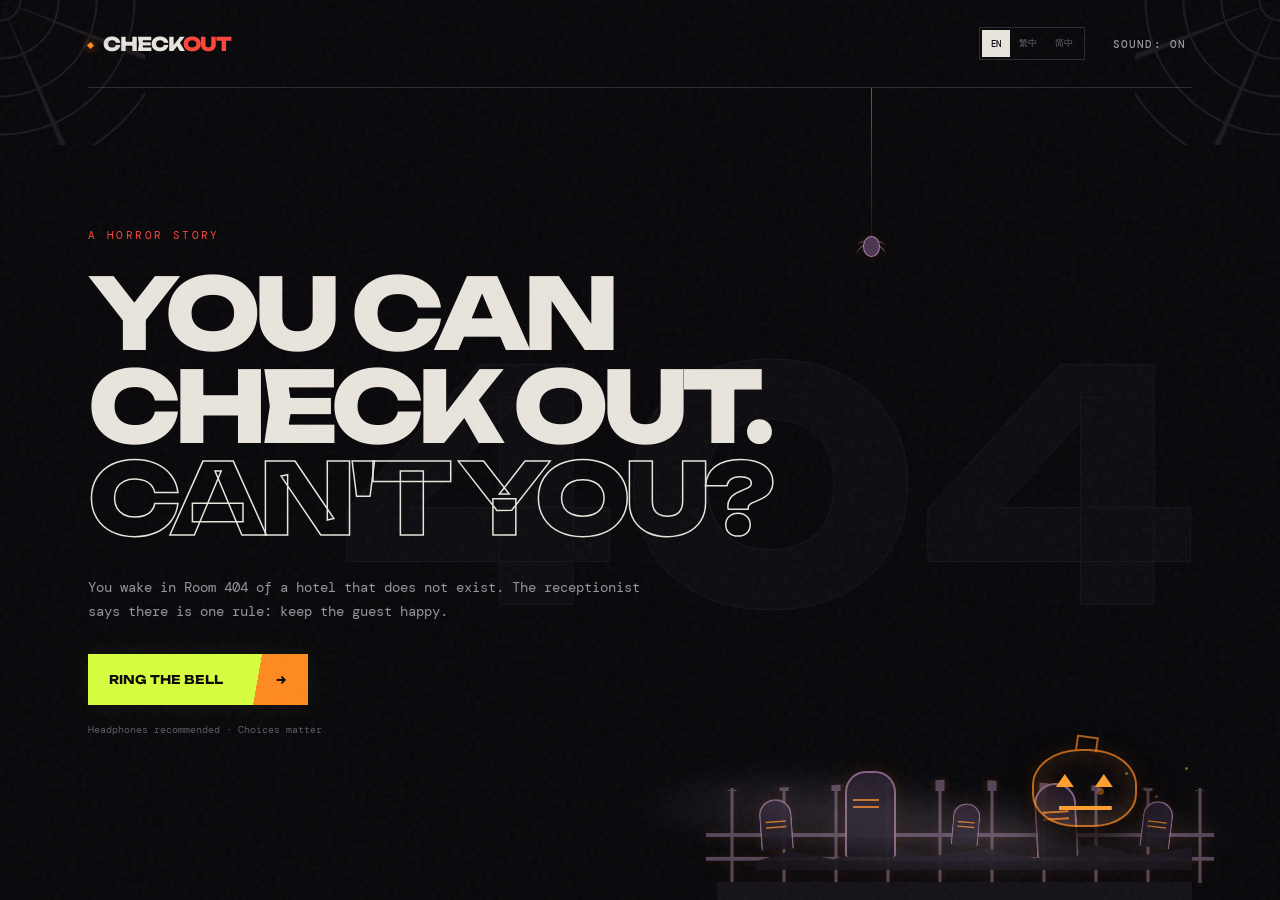
==== commit 619f3867: "Make Halloween scenery visible and strengthen demon rage face" ====
--- a/game/index.html
+++ b/game/index.html
@@ -9,6 +9,7 @@
   <link rel="preconnect" href="https://fonts.gstatic.com" crossorigin>
   <link href="https://fonts.googleapis.com/css2?family=DM+Mono:wght@400;500&family=Unbounded:wght@500;700;800&display=swap" rel="stylesheet">
   <link rel="stylesheet" href="style.css">
+  <link rel="stylesheet" href="final-overrides.css">
 </head>
 <body>
   <div class="noise"></div>
--- a/game/final-overrides.css
+++ b/game/final-overrides.css
@@ -0,0 +1,6 @@
+/* Final homepage visibility layer: scenery sits above the black background. */
+.start-screen{isolation:isolate}.start-screen>.eyebrow,.start-screen>h1,.start-screen>.intro,.start-screen>.primary-btn,.start-screen>.tiny{position:relative;z-index:5}.start-screen:after{z-index:0!important}.graveyard{z-index:2!important;opacity:.92!important}.graveyard i{border-color:#8e688a!important;background:linear-gradient(180deg,#251b29,#110e15)!important;box-shadow:0 0 12px rgba(255,138,31,.08)}.graveyard i:before{opacity:.85!important}.iron-fence{z-index:1!important;opacity:.58!important}.iron-fence,.iron-fence:before{filter:drop-shadow(0 0 4px rgba(255,138,31,.18))}.ground-mist{z-index:3!important;opacity:.9!important;pointer-events:none;background:radial-gradient(ellipse,rgba(196,177,205,.23),transparent 68%)!important}.mist-two{opacity:.65!important}.hanging-spider{z-index:4!important;opacity:1!important}.hanging-spider:after{background:#4b354f!important;box-shadow:0 0 0 1px #b17cac,0 0 12px rgba(255,138,31,.16)!important}.jack-lantern{z-index:4!important}
+
+/* Final furious state: attack-ready brows, hostile eyes and clenched teeth. */
+.demon-face.furious .eye{top:91px!important;width:34px!important;height:7px!important;border-radius:0 60% 10% 40%!important;background:#ff3d18!important;box-shadow:0 0 20px #ff3d18!important}.demon-face.furious .eye.left{left:77px!important;transform:rotate(22deg)!important}.demon-face.furious .eye.right{right:77px!important;transform:scaleX(-1) rotate(22deg)!important}.demon-face.furious .eye:before{content:'';position:absolute;left:-2px;top:-10px;width:39px;height:5px;background:#ff612e;box-shadow:0 0 8px #ff3d18}.demon-face.furious .eye.left:before,.demon-face.furious .eye.right:before{transform:rotate(18deg)}.demon-face.furious .mouth{top:124px!important;width:62px!important;height:31px!important;border:3px solid #ff3d18!important;border-radius:8px 8px 3px 3px!important;background:repeating-linear-gradient(90deg,#eee8db 0 8px,#ff3d18 9px 11px)!important;box-shadow:0 0 15px rgba(255,61,24,.55)!important}.demon-face.furious .mouth:before{content:'';position:absolute;left:0;right:0;top:12px;height:3px;background:#ff3d18}.demon-face.furious .mouth:after{content:'';position:absolute;left:-10px;right:-10px;bottom:-8px;height:3px;background:#ff3d18;transform:rotate(-2deg)}
+@media(max-width:780px){.graveyard{width:70%;height:125px;opacity:.9!important}.iron-fence{opacity:.5!important}.ground-mist{opacity:.78!important}.hanging-spider{opacity:.9!important}.demon-face.furious .eye{top:63px!important;width:25px!important}.demon-face.furious .eye.left{left:34px!important}.demon-face.furious .eye.right{right:34px!important}.demon-face.furious .eye:before{width:28px}.demon-face.furious .mouth{top:89px!important;width:47px!important;height:25px!important}.demon-face.furious .mouth:before{top:9px}}
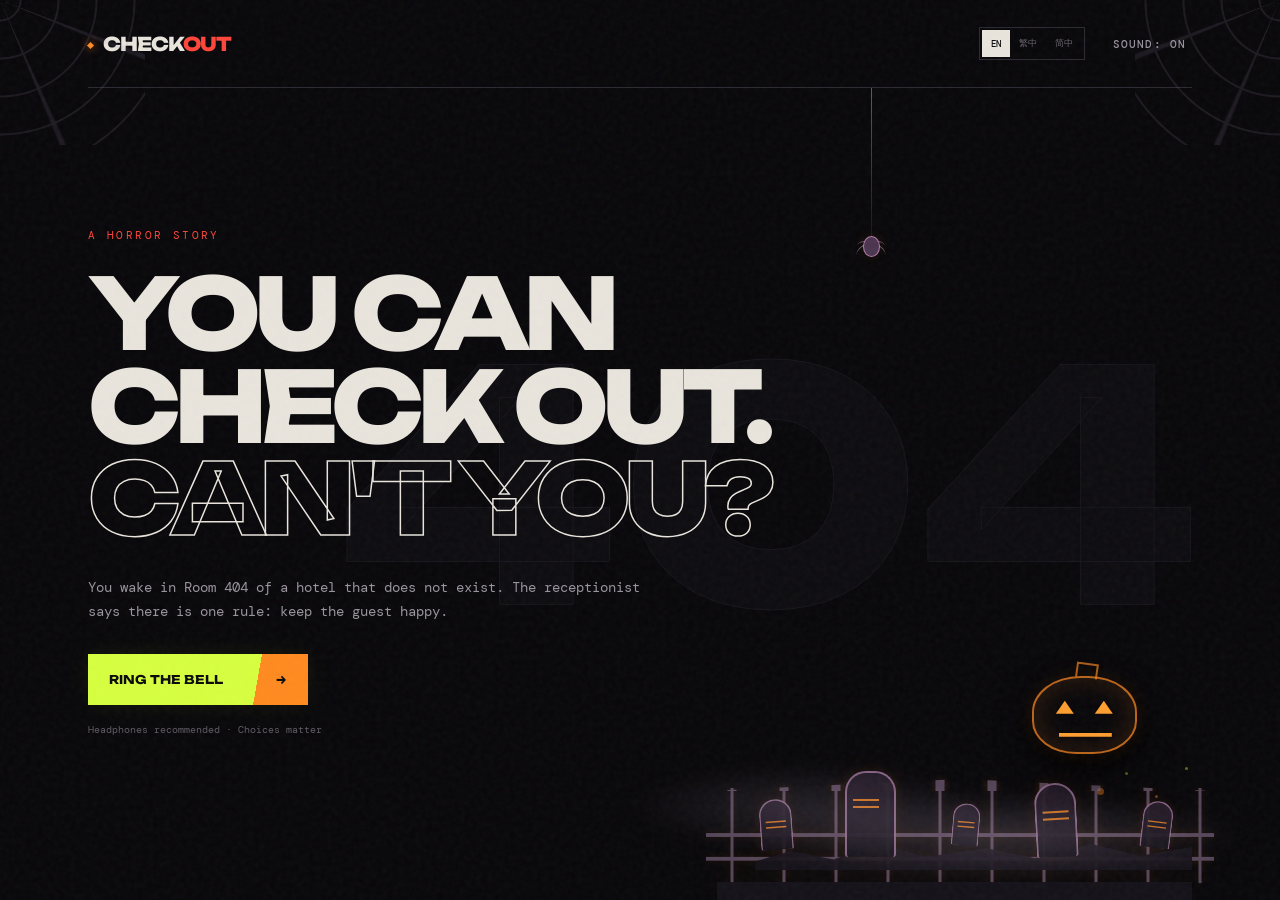
==== commit 91d21f60: "Match annoyed face to softer furious design" ====
--- a/game/index.html
+++ b/game/index.html
@@ -9,7 +9,7 @@
   <link rel="preconnect" href="https://fonts.gstatic.com" crossorigin>
   <link href="https://fonts.googleapis.com/css2?family=DM+Mono:wght@400;500&family=Unbounded:wght@500;700;800&display=swap" rel="stylesheet">
   <link rel="stylesheet" href="style.css">
-  <link rel="stylesheet" href="final-overrides.css">
+  <link rel="stylesheet" href="final-overrides.css?v=4">
 </head>
 <body>
   <div class="noise"></div>
--- a/game/final-overrides.css
+++ b/game/final-overrides.css
@@ -1,6 +1,7 @@
 /* Final homepage visibility layer: scenery sits above the black background. */
-.start-screen{isolation:isolate}.start-screen>.eyebrow,.start-screen>h1,.start-screen>.intro,.start-screen>.primary-btn,.start-screen>.tiny{position:relative;z-index:5}.start-screen:after{z-index:0!important}.graveyard{z-index:2!important;opacity:.92!important}.graveyard i{border-color:#8e688a!important;background:linear-gradient(180deg,#251b29,#110e15)!important;box-shadow:0 0 12px rgba(255,138,31,.08)}.graveyard i:before{opacity:.85!important}.iron-fence{z-index:1!important;opacity:.58!important}.iron-fence,.iron-fence:before{filter:drop-shadow(0 0 4px rgba(255,138,31,.18))}.ground-mist{z-index:3!important;opacity:.9!important;pointer-events:none;background:radial-gradient(ellipse,rgba(196,177,205,.23),transparent 68%)!important}.mist-two{opacity:.65!important}.hanging-spider{z-index:4!important;opacity:1!important}.hanging-spider:after{background:#4b354f!important;box-shadow:0 0 0 1px #b17cac,0 0 12px rgba(255,138,31,.16)!important}.jack-lantern{z-index:4!important}
+.start-screen{isolation:isolate}.start-screen>.eyebrow,.start-screen>h1,.start-screen>.intro,.start-screen>.primary-btn,.start-screen>.tiny{position:relative;z-index:5}.start-screen:after{z-index:0!important}.graveyard{z-index:2!important;opacity:.92!important}.graveyard i{border-color:#8e688a!important;background:linear-gradient(180deg,#251b29,#110e15)!important;box-shadow:0 0 12px rgba(255,138,31,.08)}.graveyard i:before{opacity:.85!important}.iron-fence{z-index:1!important;opacity:.58!important}.iron-fence,.iron-fence:before{filter:drop-shadow(0 0 4px rgba(255,138,31,.18))}.ground-mist{z-index:3!important;opacity:.9!important;pointer-events:none;background:radial-gradient(ellipse,rgba(196,177,205,.23),transparent 68%)!important}.mist-two{opacity:.65!important}.hanging-spider{z-index:4!important;opacity:1!important}.hanging-spider:after{background:#4b354f!important;box-shadow:0 0 0 1px #b17cac,0 0 12px rgba(255,138,31,.16)!important}.jack-lantern{z-index:4!important;bottom:18%!important}
 
 /* Final furious state: attack-ready brows, hostile eyes and clenched teeth. */
+.demon-face.annoyed .eye{top:91px!important;width:34px!important;height:7px!important;border-radius:0 60% 10% 40%!important;background:#ff8a1f!important;box-shadow:0 0 10px rgba(255,138,31,.7)!important}.demon-face.annoyed .eye.left{left:77px!important;transform:rotate(22deg)!important}.demon-face.annoyed .eye.right{right:77px!important;transform:scaleX(-1) rotate(22deg)!important}.demon-face.annoyed .eye:before{content:'';position:absolute;left:-2px;top:-10px;width:39px;height:5px;background:#ff9a3c;box-shadow:0 0 4px rgba(255,138,31,.55)}.demon-face.annoyed .eye.left:before,.demon-face.annoyed .eye.right:before{transform:rotate(18deg)}.demon-face.annoyed .mouth{top:124px!important;width:62px!important;height:31px!important;border:3px solid #ff8a1f!important;border-radius:8px 8px 3px 3px!important;background:repeating-linear-gradient(90deg,#ddd7cb 0 8px,#ff8a1f 9px 11px)!important;box-shadow:0 0 8px rgba(255,138,31,.3)!important}.demon-face.annoyed .mouth:before{content:'';position:absolute;left:0;right:0;top:12px;height:3px;background:#ff8a1f}.demon-face.annoyed .mouth:after{content:''!important;position:absolute;left:-7px;right:-7px;bottom:-6px;height:2px;background:#ff8a1f;transform:rotate(-1deg)}
 .demon-face.furious .eye{top:91px!important;width:34px!important;height:7px!important;border-radius:0 60% 10% 40%!important;background:#ff3d18!important;box-shadow:0 0 20px #ff3d18!important}.demon-face.furious .eye.left{left:77px!important;transform:rotate(22deg)!important}.demon-face.furious .eye.right{right:77px!important;transform:scaleX(-1) rotate(22deg)!important}.demon-face.furious .eye:before{content:'';position:absolute;left:-2px;top:-10px;width:39px;height:5px;background:#ff612e;box-shadow:0 0 8px #ff3d18}.demon-face.furious .eye.left:before,.demon-face.furious .eye.right:before{transform:rotate(18deg)}.demon-face.furious .mouth{top:124px!important;width:62px!important;height:31px!important;border:3px solid #ff3d18!important;border-radius:8px 8px 3px 3px!important;background:repeating-linear-gradient(90deg,#eee8db 0 8px,#ff3d18 9px 11px)!important;box-shadow:0 0 15px rgba(255,61,24,.55)!important}.demon-face.furious .mouth:before{content:'';position:absolute;left:0;right:0;top:12px;height:3px;background:#ff3d18}.demon-face.furious .mouth:after{content:'';position:absolute;left:-10px;right:-10px;bottom:-8px;height:3px;background:#ff3d18;transform:rotate(-2deg)}
-@media(max-width:780px){.graveyard{width:70%;height:125px;opacity:.9!important}.iron-fence{opacity:.5!important}.ground-mist{opacity:.78!important}.hanging-spider{opacity:.9!important}.demon-face.furious .eye{top:63px!important;width:25px!important}.demon-face.furious .eye.left{left:34px!important}.demon-face.furious .eye.right{right:34px!important}.demon-face.furious .eye:before{width:28px}.demon-face.furious .mouth{top:89px!important;width:47px!important;height:25px!important}.demon-face.furious .mouth:before{top:9px}}
+@media(max-width:780px){.graveyard{width:70%;height:125px;opacity:.9!important}.iron-fence{opacity:.5!important}.ground-mist{opacity:.78!important}.hanging-spider{opacity:.9!important}.jack-lantern{bottom:13%!important}.demon-face.annoyed .eye,.demon-face.furious .eye{top:63px!important;width:25px!important}.demon-face.annoyed .eye.left,.demon-face.furious .eye.left{left:34px!important}.demon-face.annoyed .eye.right,.demon-face.furious .eye.right{right:34px!important}.demon-face.annoyed .eye:before,.demon-face.furious .eye:before{width:28px}.demon-face.annoyed .mouth,.demon-face.furious .mouth{top:89px!important;width:47px!important;height:25px!important}.demon-face.annoyed .mouth:before,.demon-face.furious .mouth:before{top:9px}}
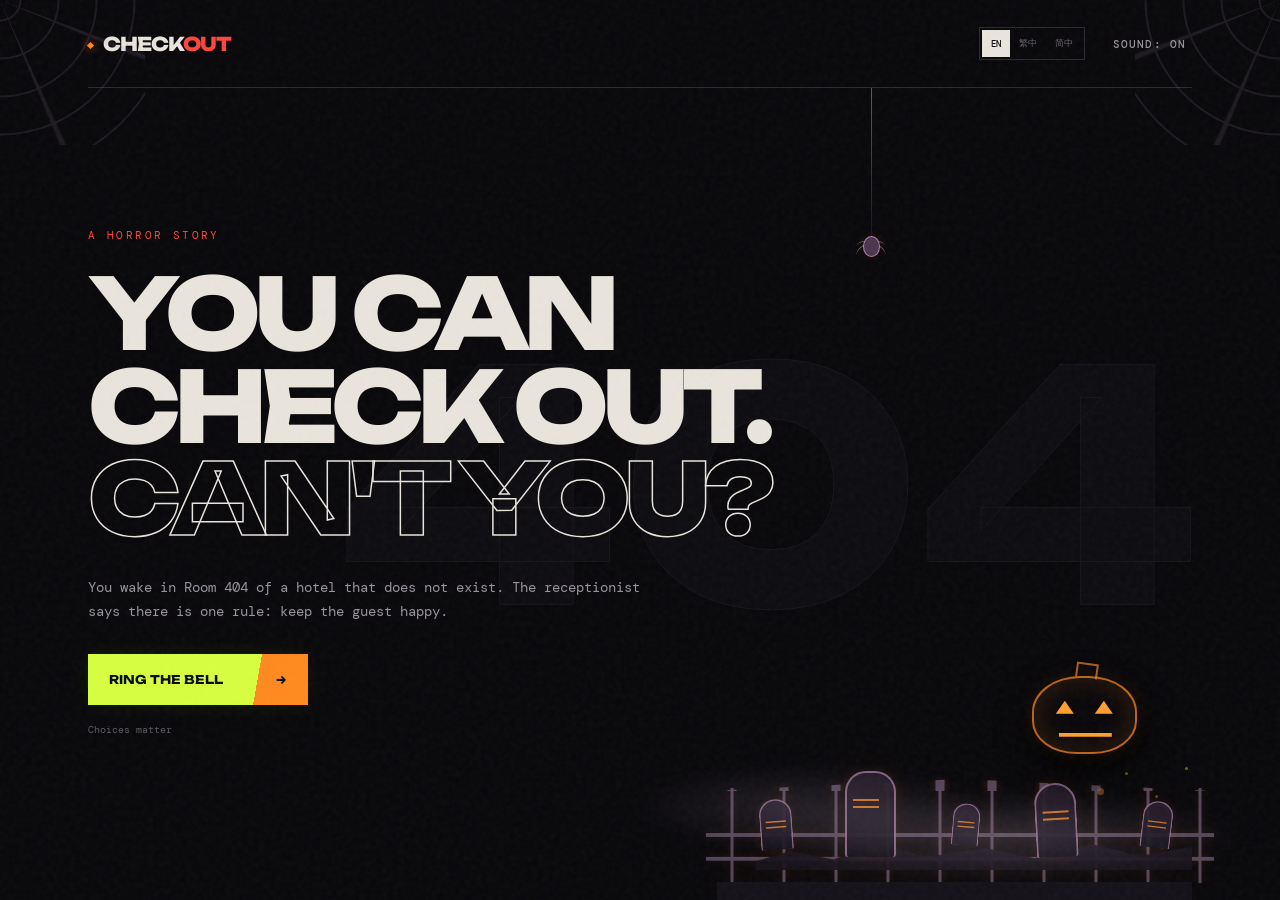
==== commit 9e9a5ff7: "Keep choices matter message without headphone recommendation" ====
--- a/game/index.html
+++ b/game/index.html
@@ -42,7 +42,7 @@
       <h1>YOU CAN<br>CHECK OUT.<br><em>CAN'T YOU?</em></h1>
       <p class="intro">You wake in Room 404 of a hotel that does not exist. The receptionist says there is one rule: keep the guest happy.</p>
       <button id="startBtn" class="primary-btn">RING THE BELL <span>→</span></button>
-      <p class="tiny">Headphones recommended · Choices matter</p>
+      <p class="tiny">Choices matter</p>
     </section>
 
     <section id="gameScreen" class="screen game-screen">
